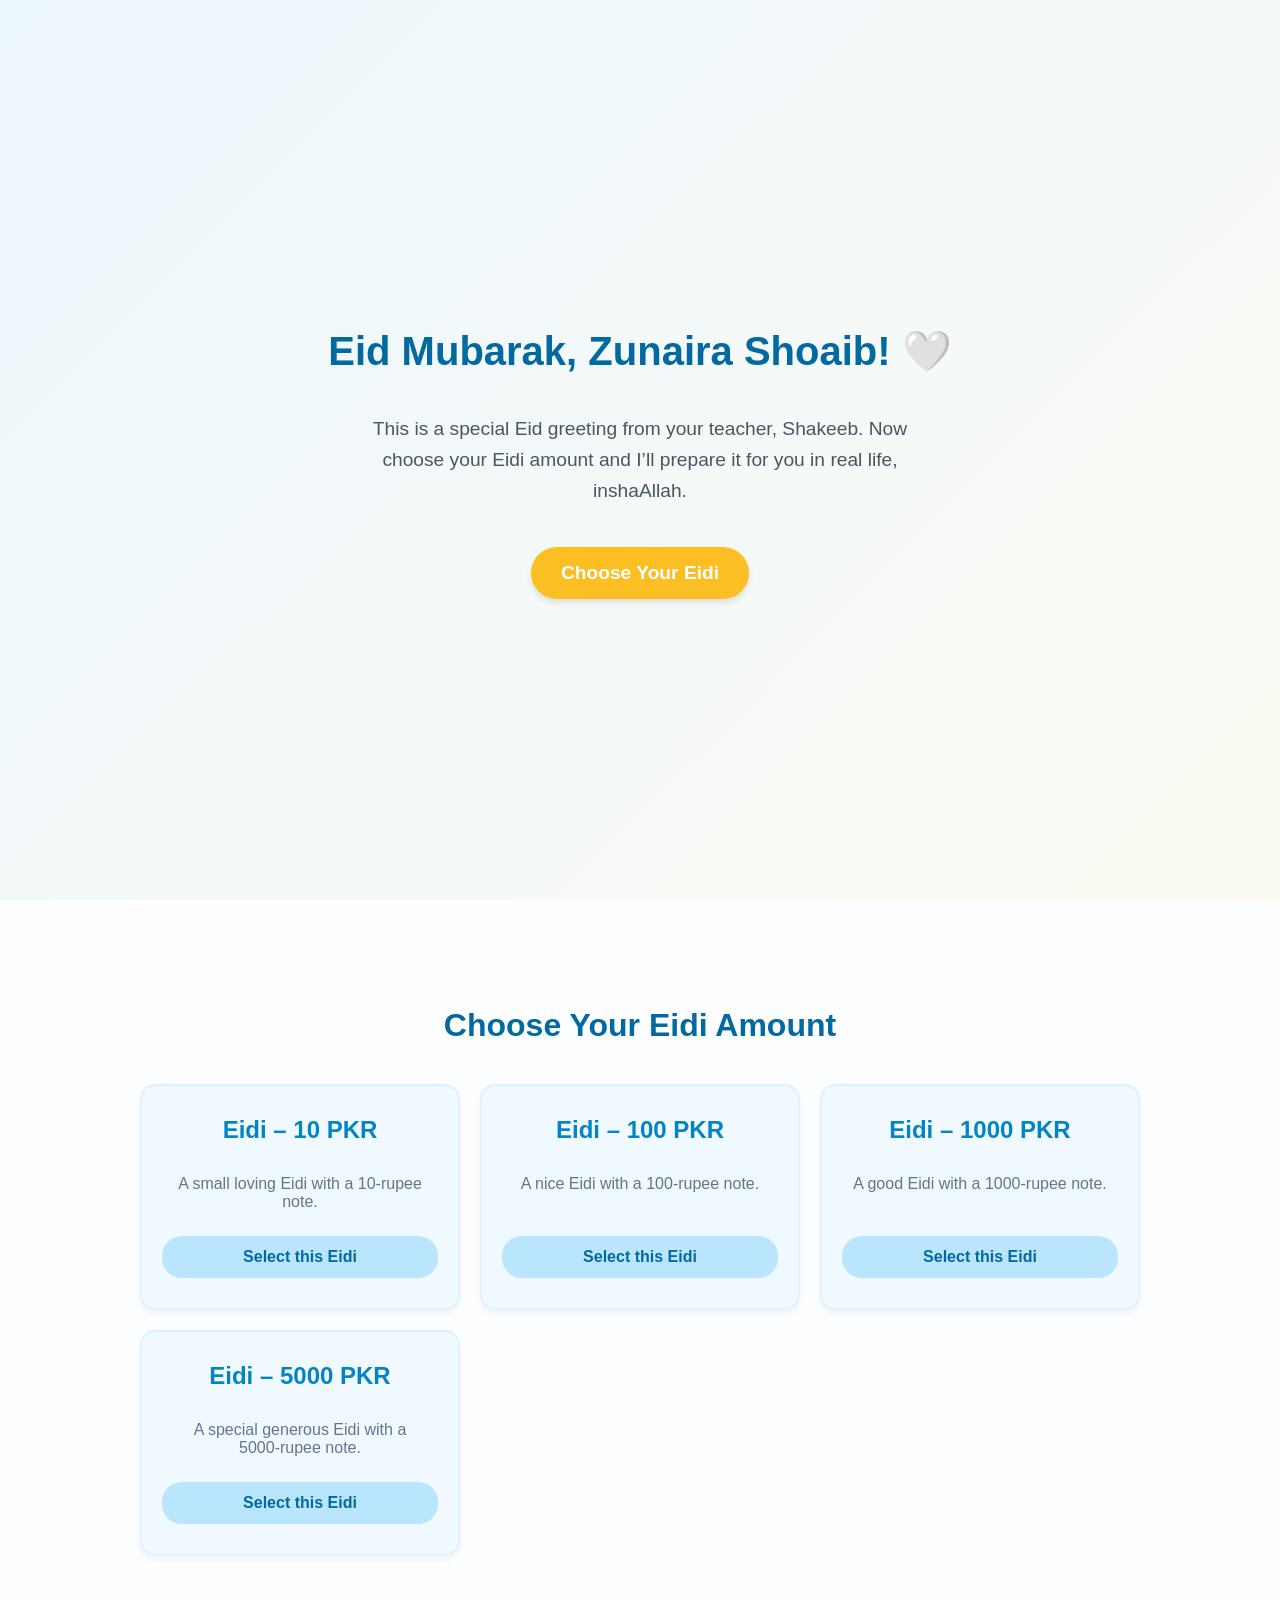
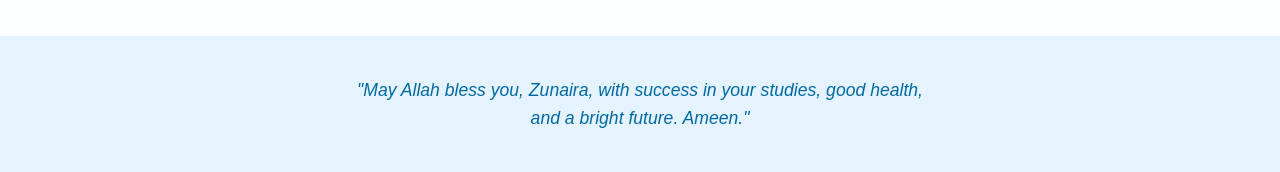
==== Eid_Mubarak_Zunaira.html @ 5c8068e5 "first commit" ====
<!DOCTYPE html>
<html lang="en">
<head>
    <meta charset="UTF-8">
    <meta name="viewport" content="width=device-width, initial-scale=1.0">
    <title>Eid Mubarak, Zunaira! 🤍</title>
    <style>
        /* CSS reset and base styles */
        * {
            box-sizing: border-box;
        }

        body {
            font-family: 'Segoe UI', Tahoma, Geneva, Verdana, sans-serif;
            margin: 0;
            padding: 0;
            background-color: #f8fbfd; /* soft cream/blue mix */
            color: #333;
            text-align: center;
            position: relative;
        }

        /* Fixed background image with low opacity */
        body::before {
            content: "";
            position: fixed;
            top: 0;
            left: 0;
            width: 100vw;
            height: 100vh;
            /* We will ask the user to save the image as zunaira_bg.jpg in the same folder */
            background-image: url('zunaira_bg.jpg');
            background-size: cover;
            background-position: center 15%; /* Focuses on the face */
            opacity: 0.20; /* Low opacity watermark */
            z-index: -1;
        }

        /* Header / Hero section */
        .hero {
            min-height: 100vh;
            display: flex;
            flex-direction: column;
            justify-content: center;
            align-items: center;
            background: linear-gradient(135deg, rgba(224, 242, 254, 0.5), rgba(254, 252, 232, 0.5));
            padding: 20px;
        }

        .hero h1 {
            font-size: 2.5rem;
            color: #0369a1;
            margin-bottom: 20px;
            font-weight: 700;
        }

        .hero p {
            font-size: 1.2rem;
            color: #4b5563;
            max-width: 600px;
            line-height: 1.6;
            margin-bottom: 40px;
        }

        .btn-main {
            background-color: #fbbf24; /* subtle gold */
            color: #fff;
            border: none;
            padding: 15px 30px;
            font-size: 1.2rem;
            border-radius: 30px;
            cursor: pointer;
            box-shadow: 0 4px 6px rgba(0, 0, 0, 0.1);
            transition: transform 0.2s, background-color 0.2s;
            text-decoration: none;
            font-weight: 600;
        }

        .btn-main:hover {
            background-color: #f59e0b;
            transform: translateY(-2px);
        }

        /* Eidi Section */
        .eidi-section {
            padding: 80px 20px;
            background-color: rgba(255, 255, 255, 0.7); /* Semi-transparent to let image show */
        }

        .eidi-section h2 {
            font-size: 2rem;
            color: #0369a1;
            margin-bottom: 40px;
        }

        .cards-container {
            display: grid;
            grid-template-columns: repeat(auto-fit, minmax(250px, 1fr));
            gap: 20px;
            max-width: 1000px;
            margin: 0 auto;
        }

        .card {
            background-color: #f0f9ff;
            border: 2px solid #e0f2fe;
            border-radius: 15px;
            padding: 30px 20px;
            box-shadow: 0 4px 6px rgba(0,0,0,0.05);
            transition: transform 0.3s;
            display: flex;
            flex-direction: column;
            justify-content: space-between;
        }

        .card:hover {
            transform: translateY(-5px);
            border-color: #fbbf24;
        }

        .card h3 {
            font-size: 1.5rem;
            color: #0284c7;
            margin-top: 0;
            margin-bottom: 15px;
        }

        .card p {
            color: #64748b;
            margin-bottom: 25px;
            flex-grow: 1;
        }

        .btn-select {
            background-color: #bae6fd;
            color: #0369a1;
            border: none;
            padding: 12px 20px;
            border-radius: 20px;
            font-weight: 600;
            cursor: pointer;
            transition: background-color 0.2s;
            font-size: 1rem;
        }

        .btn-select:hover {
            background-color: #7dd3fc;
        }

        .footer {
            background-color: rgba(224, 242, 254, 0.8);
            padding: 40px 20px;
            color: #0369a1;
        }

        .footer p {
            max-width: 600px;
            margin: 0 auto;
            font-size: 1.1rem;
            font-style: italic;
            line-height: 1.6;
        }

        /* Modal Overlay */
        .modal-overlay {
            position: fixed;
            top: 0;
            left: 0;
            right: 0;
            bottom: 0;
            background-color: rgba(0,0,0,0.5);
            display: flex;
            justify-content: center;
            align-items: center;
            z-index: 1000;
            opacity: 0;
            pointer-events: none;
            transition: opacity 0.3s;
        }

        .modal-overlay.active {
            opacity: 1;
            pointer-events: auto;
            backdrop-filter: blur(3px);
        }

        .modal {
            background-color: #fff;
            padding: 35px 30px;
            border-radius: 20px;
            max-width: 450px;
            width: 90%;
            box-shadow: 0 10px 25px rgba(0,0,0,0.2);
            transform: translateY(20px) scale(0.95);
            transition: transform 0.3s, opacity 0.3s;
            opacity: 0;
        }

        .modal-overlay.active .modal {
            transform: translateY(0) scale(1);
            opacity: 1;
        }

        .modal h3 {
            color: #0369a1;
            margin-top: 0;
            font-size: 1.4rem;
        }

        .modal p {
            color: #4b5563;
            margin-bottom: 30px;
            line-height: 1.6;
            font-size: 1.1rem;
        }

        .modal-actions {
            display: flex;
            justify-content: space-between;
            gap: 15px;
        }

        .btn-cancel {
            background-color: #f3f4f6;
            color: #4b5563;
            border: none;
            padding: 12px 20px;
            border-radius: 25px;
            cursor: pointer;
            flex: 1;
            font-weight: 600;
            font-size: 1rem;
            transition: background-color 0.2s;
        }
        
        .btn-cancel:hover {
            background-color: #e5e7eb;
        }

        .btn-confirm {
            background-color: #fbbf24;
            color: #fff;
            border: none;
            padding: 12px 20px;
            border-radius: 25px;
            cursor: pointer;
            flex: 1;
            font-weight: 600;
            font-size: 1rem;
            transition: background-color 0.2s;
        }

        .btn-confirm:hover {
            background-color: #f59e0b;
        }

        /* Final Result Section inside modal */
        .result-content {
            display: none;
        }

        .result-content.active {
            display: block;
            animation: fadeIn 0.4s ease-in;
        }

        @keyframes fadeIn {
            from { opacity: 0; }
            to { opacity: 1; }
        }

        .result-content h3 {
            color: #10b981;
        }

        .btn-whatsapp {
            display: inline-flex;
            align-items: center;
            justify-content: center;
            background-color: #25D366;
            color: #fff;
            text-decoration: none;
            padding: 12px 24px;
            border-radius: 25px;
            font-weight: 600;
            margin-top: 10px;
            margin-bottom: 20px;
            width: 100%;
            box-shadow: 0 4px 6px rgba(37, 211, 102, 0.3);
            transition: background-color 0.2s, transform 0.2s;
        }

        .btn-whatsapp:hover {
            background-color: #128C7E;
            transform: translateY(-2px);
        }

        .btn-close {
            background-color: #f3f4f6;
            color: #4b5563;
            border: none;
            padding: 10px 20px;
            border-radius: 20px;
            cursor: pointer;
            font-weight: 600;
            width: 50%;
            transition: background-color 0.2s;
        }

        .btn-close:hover {
            background-color: #e5e7eb;
        }

        /* Responsive */
        @media (max-width: 600px) {
            .hero h1 {
                font-size: 2rem;
            }
            .modal-actions {
                flex-direction: column;
            }
        }
    </style>
</head>
<body>

    <!-- Hero Section -->
    <header class="hero">
        <h1>Eid Mubarak, Zunaira Shoaib! 🤍</h1>
        <p>This is a special Eid greeting from your teacher, Shakeeb. Now choose your Eidi amount and I’ll prepare it for you in real life, inshaAllah.</p>
        <button class="btn-main" onclick="scrollToEidi()">Choose Your Eidi</button>
    </header>

    <!-- Eidi Section -->
    <section class="eidi-section" id="eidi-section">
        <h2>Choose Your Eidi Amount</h2>
        <div class="cards-container">
            <!-- Option 1 -->
            <div class="card">
                <h3>Eidi – 10 PKR</h3>
                <p>A small loving Eidi with a 10‑rupee note.</p>
                <button class="btn-select" onclick="selectEidi('10 PKR', 10)">Select this Eidi</button>
            </div>
            <!-- Option 2 -->
            <div class="card">
                <h3>Eidi – 100 PKR</h3>
                <p>A nice Eidi with a 100‑rupee note.</p>
                <button class="btn-select" onclick="selectEidi('100 PKR', 100)">Select this Eidi</button>
            </div>
            <!-- Option 3 -->
            <div class="card">
                <h3>Eidi – 1000 PKR</h3>
                <p>A good Eidi with a 1000‑rupee note.</p>
                <button class="btn-select" onclick="selectEidi('1000 PKR', 1000)">Select this Eidi</button>
            </div>
            <!-- Option 4 -->
            <div class="card">
                <h3>Eidi – 5000 PKR</h3>
                <p>A special generous Eidi with a 5000‑rupee note.</p>
                <button class="btn-select" onclick="selectEidi('5000 PKR', 5000)">Select this Eidi</button>
            </div>
        </div>
    </section>

    <!-- Footer -->
    <footer class="footer">
        <p>"May Allah bless you, Zunaira, with success in your studies, good health, and a bright future. Ameen."</p>
    </footer>

    <!-- Modal Overlay -->
    <div class="modal-overlay" id="modal-overlay">
        <div class="modal">
            <!-- Confirm Content -->
            <div id="confirm-content">
                <h3>Are you sure?</h3>
                <p id="confirm-message">Are you sure you want this Eidi? I’ll prepare it with the exact Pakistani rupee note ({amount}) and give it to you in real life, inshaAllah! 😊</p>
                <div class="modal-actions">
                    <button class="btn-cancel" onclick="closeModal()">Cancel</button>
                    <button class="btn-confirm" onclick="confirmEidi()">Yes, please!</button>
                </div>
            </div>

            <!-- Result Content -->
            <div id="result-content" class="result-content">
                <h3>Done! 🎉</h3>
                <p>I’ll prepare your Eidi in the amount you chose, inshaAllah. Eid Mubarak, Zunaira! 🤍</p>
                <a id="whatsapp-link" href="#" class="btn-whatsapp" target="_blank" onclick="closeModal()">Message me on WhatsApp</a>
                <div>
                   <button class="btn-close" onclick="closeModal()">Close</button>
                </div>
            </div>
        </div>
    </div>

    <!-- JavaScript Actions -->
    <script>
        let selectedAmountText = '';
        let selectedAmountValue = '';

        function scrollToEidi() {
            document.getElementById('eidi-section').scrollIntoView({ behavior: 'smooth' });
        }

        // Open Modal and Setup Confirmation
        function selectEidi(amountText, amountValue) {
            selectedAmountText = amountText;
            selectedAmountValue = amountValue;
            
            const message = `Are you sure you want this Eidi? I’ll prepare it with the exact Pakistani rupee note (${amountValue}) and give it to you in real life, inshaAllah! 😊`;
            document.getElementById('confirm-message').textContent = message;
            
            // Show confirm content, hide result content
            document.getElementById('confirm-content').style.display = 'block';
            document.getElementById('result-content').classList.remove('active');
            
            // Show modal
            document.getElementById('modal-overlay').classList.add('active');
        }

        // Close Modal
        function closeModal() {
            document.getElementById('modal-overlay').classList.remove('active');
            
            // Allow time for animation to finish before resetting display
            setTimeout(() => {
                document.getElementById('confirm-content').style.display = 'block';
                document.getElementById('result-content').classList.remove('active');
            }, 300);
        }

        // Confirm Selection and Show WhatsApp Link
        function confirmEidi() {
            // Transition from Confirmation to Result
            document.getElementById('confirm-content').style.display = 'none';
            document.getElementById('result-content').classList.add('active');
            
            // Prepare WhatsApp link
            // Given WhatsApp number: +923245514735
            const phoneNumber = "923245514735";
            const textMessage = `I chose Eidi amount ${selectedAmountText} on your website.`;
            const encodedText = encodeURIComponent(textMessage);
            const whatsappUrl = `https://wa.me/${phoneNumber}?text=${encodedText}`;
            
            document.getElementById('whatsapp-link').href = whatsappUrl;
        }

        // Close on background click
        document.getElementById('modal-overlay').addEventListener('click', function(e) {
            if (e.target === this) {
                closeModal();
            }
        });
    </script>
</body>
</html>
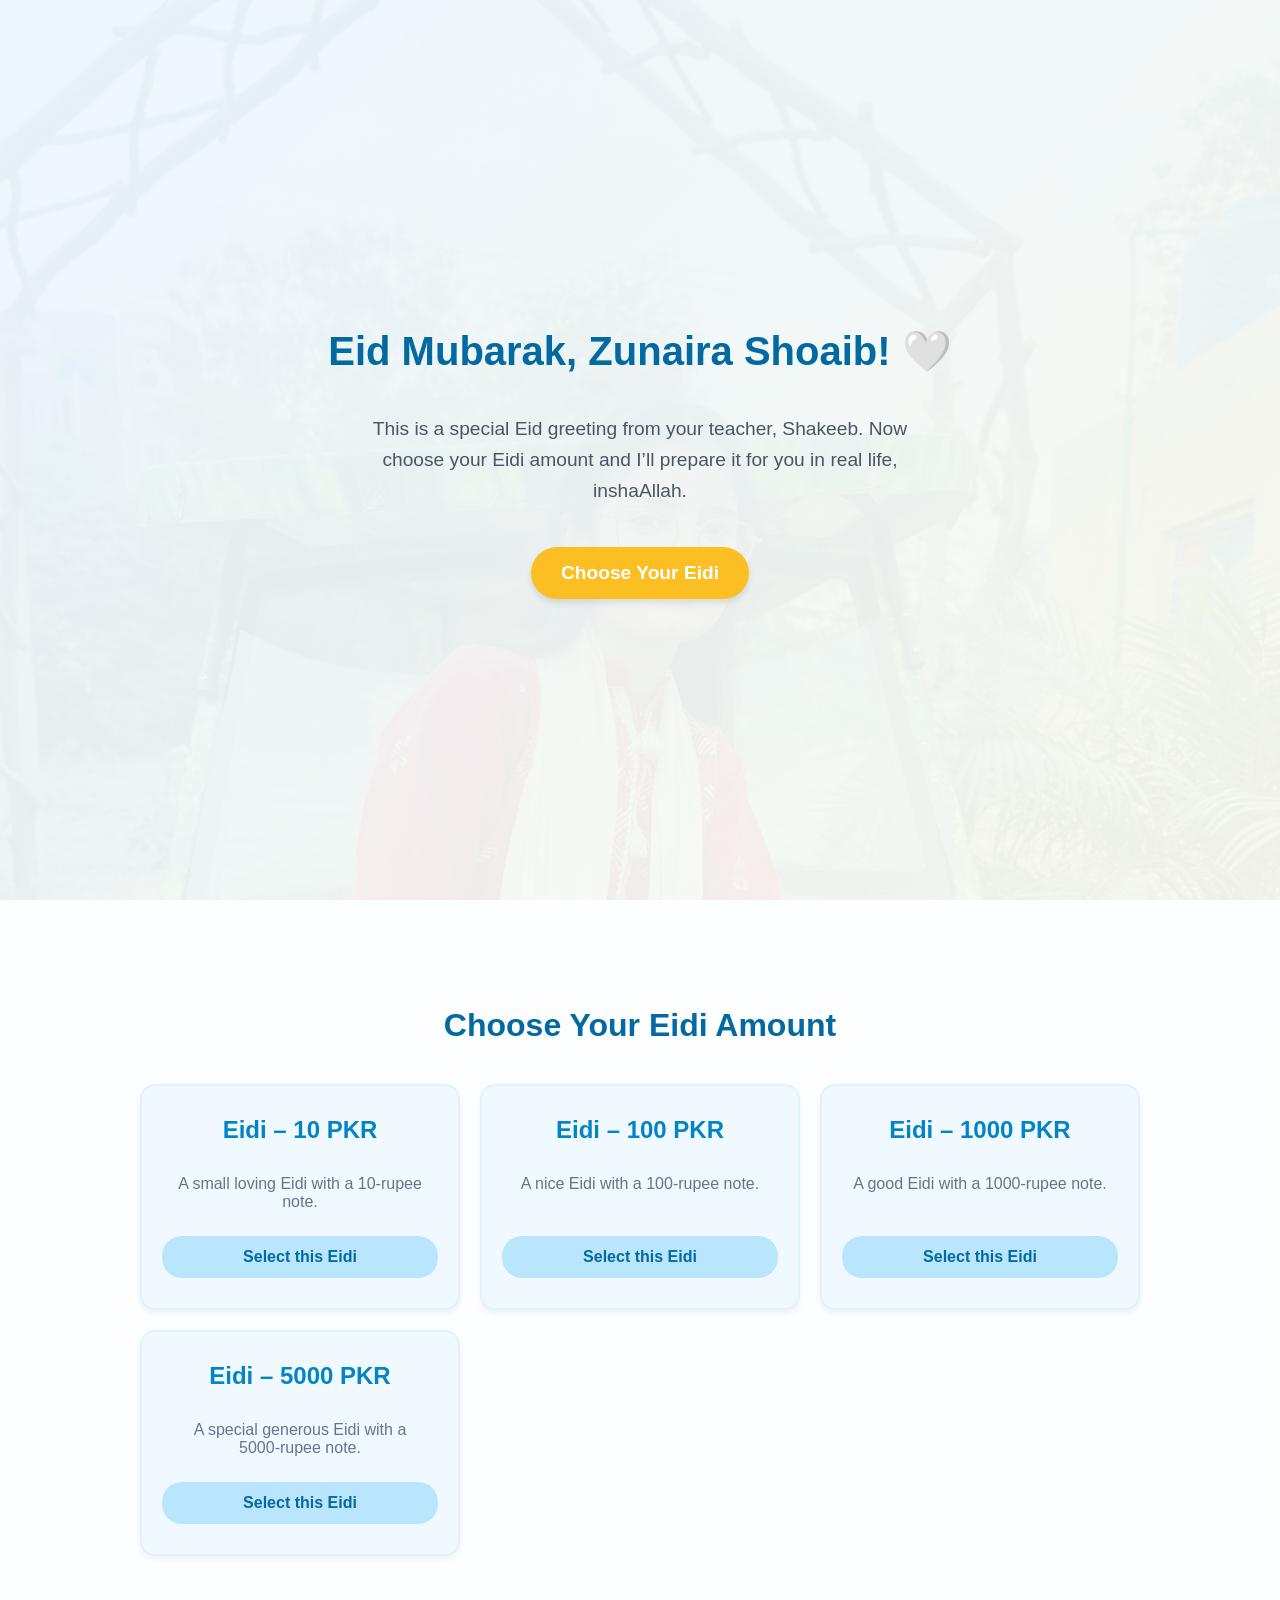
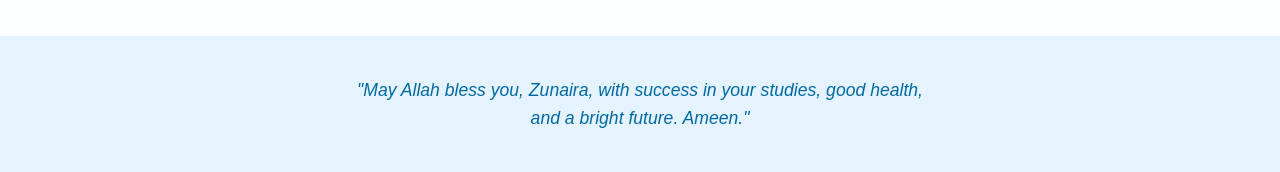
==== commit 98fb45e1: "spearte_file_create" ====
--- a/Eid_Mubarak_Zunaira.html
+++ b/Eid_Mubarak_Zunaira.html
@@ -4,323 +4,7 @@
     <meta charset="UTF-8">
     <meta name="viewport" content="width=device-width, initial-scale=1.0">
     <title>Eid Mubarak, Zunaira! 🤍</title>
-    <style>
-        /* CSS reset and base styles */
-        * {
-            box-sizing: border-box;
-        }
-
-        body {
-            font-family: 'Segoe UI', Tahoma, Geneva, Verdana, sans-serif;
-            margin: 0;
-            padding: 0;
-            background-color: #f8fbfd; /* soft cream/blue mix */
-            color: #333;
-            text-align: center;
-            position: relative;
-        }
-
-        /* Fixed background image with low opacity */
-        body::before {
-            content: "";
-            position: fixed;
-            top: 0;
-            left: 0;
-            width: 100vw;
-            height: 100vh;
-            /* We will ask the user to save the image as zunaira_bg.jpg in the same folder */
-            background-image: url('zunaira_bg.jpg');
-            background-size: cover;
-            background-position: center 15%; /* Focuses on the face */
-            opacity: 0.20; /* Low opacity watermark */
-            z-index: -1;
-        }
-
-        /* Header / Hero section */
-        .hero {
-            min-height: 100vh;
-            display: flex;
-            flex-direction: column;
-            justify-content: center;
-            align-items: center;
-            background: linear-gradient(135deg, rgba(224, 242, 254, 0.5), rgba(254, 252, 232, 0.5));
-            padding: 20px;
-        }
-
-        .hero h1 {
-            font-size: 2.5rem;
-            color: #0369a1;
-            margin-bottom: 20px;
-            font-weight: 700;
-        }
-
-        .hero p {
-            font-size: 1.2rem;
-            color: #4b5563;
-            max-width: 600px;
-            line-height: 1.6;
-            margin-bottom: 40px;
-        }
-
-        .btn-main {
-            background-color: #fbbf24; /* subtle gold */
-            color: #fff;
-            border: none;
-            padding: 15px 30px;
-            font-size: 1.2rem;
-            border-radius: 30px;
-            cursor: pointer;
-            box-shadow: 0 4px 6px rgba(0, 0, 0, 0.1);
-            transition: transform 0.2s, background-color 0.2s;
-            text-decoration: none;
-            font-weight: 600;
-        }
-
-        .btn-main:hover {
-            background-color: #f59e0b;
-            transform: translateY(-2px);
-        }
-
-        /* Eidi Section */
-        .eidi-section {
-            padding: 80px 20px;
-            background-color: rgba(255, 255, 255, 0.7); /* Semi-transparent to let image show */
-        }
-
-        .eidi-section h2 {
-            font-size: 2rem;
-            color: #0369a1;
-            margin-bottom: 40px;
-        }
-
-        .cards-container {
-            display: grid;
-            grid-template-columns: repeat(auto-fit, minmax(250px, 1fr));
-            gap: 20px;
-            max-width: 1000px;
-            margin: 0 auto;
-        }
-
-        .card {
-            background-color: #f0f9ff;
-            border: 2px solid #e0f2fe;
-            border-radius: 15px;
-            padding: 30px 20px;
-            box-shadow: 0 4px 6px rgba(0,0,0,0.05);
-            transition: transform 0.3s;
-            display: flex;
-            flex-direction: column;
-            justify-content: space-between;
-        }
-
-        .card:hover {
-            transform: translateY(-5px);
-            border-color: #fbbf24;
-        }
-
-        .card h3 {
-            font-size: 1.5rem;
-            color: #0284c7;
-            margin-top: 0;
-            margin-bottom: 15px;
-        }
-
-        .card p {
-            color: #64748b;
-            margin-bottom: 25px;
-            flex-grow: 1;
-        }
-
-        .btn-select {
-            background-color: #bae6fd;
-            color: #0369a1;
-            border: none;
-            padding: 12px 20px;
-            border-radius: 20px;
-            font-weight: 600;
-            cursor: pointer;
-            transition: background-color 0.2s;
-            font-size: 1rem;
-        }
-
-        .btn-select:hover {
-            background-color: #7dd3fc;
-        }
-
-        .footer {
-            background-color: rgba(224, 242, 254, 0.8);
-            padding: 40px 20px;
-            color: #0369a1;
-        }
-
-        .footer p {
-            max-width: 600px;
-            margin: 0 auto;
-            font-size: 1.1rem;
-            font-style: italic;
-            line-height: 1.6;
-        }
-
-        /* Modal Overlay */
-        .modal-overlay {
-            position: fixed;
-            top: 0;
-            left: 0;
-            right: 0;
-            bottom: 0;
-            background-color: rgba(0,0,0,0.5);
-            display: flex;
-            justify-content: center;
-            align-items: center;
-            z-index: 1000;
-            opacity: 0;
-            pointer-events: none;
-            transition: opacity 0.3s;
-        }
-
-        .modal-overlay.active {
-            opacity: 1;
-            pointer-events: auto;
-            backdrop-filter: blur(3px);
-        }
-
-        .modal {
-            background-color: #fff;
-            padding: 35px 30px;
-            border-radius: 20px;
-            max-width: 450px;
-            width: 90%;
-            box-shadow: 0 10px 25px rgba(0,0,0,0.2);
-            transform: translateY(20px) scale(0.95);
-            transition: transform 0.3s, opacity 0.3s;
-            opacity: 0;
-        }
-
-        .modal-overlay.active .modal {
-            transform: translateY(0) scale(1);
-            opacity: 1;
-        }
-
-        .modal h3 {
-            color: #0369a1;
-            margin-top: 0;
-            font-size: 1.4rem;
-        }
-
-        .modal p {
-            color: #4b5563;
-            margin-bottom: 30px;
-            line-height: 1.6;
-            font-size: 1.1rem;
-        }
-
-        .modal-actions {
-            display: flex;
-            justify-content: space-between;
-            gap: 15px;
-        }
-
-        .btn-cancel {
-            background-color: #f3f4f6;
-            color: #4b5563;
-            border: none;
-            padding: 12px 20px;
-            border-radius: 25px;
-            cursor: pointer;
-            flex: 1;
-            font-weight: 600;
-            font-size: 1rem;
-            transition: background-color 0.2s;
-        }
-        
-        .btn-cancel:hover {
-            background-color: #e5e7eb;
-        }
-
-        .btn-confirm {
-            background-color: #fbbf24;
-            color: #fff;
-            border: none;
-            padding: 12px 20px;
-            border-radius: 25px;
-            cursor: pointer;
-            flex: 1;
-            font-weight: 600;
-            font-size: 1rem;
-            transition: background-color 0.2s;
-        }
-
-        .btn-confirm:hover {
-            background-color: #f59e0b;
-        }
-
-        /* Final Result Section inside modal */
-        .result-content {
-            display: none;
-        }
-
-        .result-content.active {
-            display: block;
-            animation: fadeIn 0.4s ease-in;
-        }
-
-        @keyframes fadeIn {
-            from { opacity: 0; }
-            to { opacity: 1; }
-        }
-
-        .result-content h3 {
-            color: #10b981;
-        }
-
-        .btn-whatsapp {
-            display: inline-flex;
-            align-items: center;
-            justify-content: center;
-            background-color: #25D366;
-            color: #fff;
-            text-decoration: none;
-            padding: 12px 24px;
-            border-radius: 25px;
-            font-weight: 600;
-            margin-top: 10px;
-            margin-bottom: 20px;
-            width: 100%;
-            box-shadow: 0 4px 6px rgba(37, 211, 102, 0.3);
-            transition: background-color 0.2s, transform 0.2s;
-        }
-
-        .btn-whatsapp:hover {
-            background-color: #128C7E;
-            transform: translateY(-2px);
-        }
-
-        .btn-close {
-            background-color: #f3f4f6;
-            color: #4b5563;
-            border: none;
-            padding: 10px 20px;
-            border-radius: 20px;
-            cursor: pointer;
-            font-weight: 600;
-            width: 50%;
-            transition: background-color 0.2s;
-        }
-
-        .btn-close:hover {
-            background-color: #e5e7eb;
-        }
-
-        /* Responsive */
-        @media (max-width: 600px) {
-            .hero h1 {
-                font-size: 2rem;
-            }
-            .modal-actions {
-                flex-direction: column;
-            }
-        }
-    </style>
+    <link rel="stylesheet" href="style.css">
 </head>
 <body>
 
@@ -393,63 +77,6 @@
     </div>
 
     <!-- JavaScript Actions -->
-    <script>
-        let selectedAmountText = '';
-        let selectedAmountValue = '';
-
-        function scrollToEidi() {
-            document.getElementById('eidi-section').scrollIntoView({ behavior: 'smooth' });
-        }
-
-        // Open Modal and Setup Confirmation
-        function selectEidi(amountText, amountValue) {
-            selectedAmountText = amountText;
-            selectedAmountValue = amountValue;
-            
-            const message = `Are you sure you want this Eidi? I’ll prepare it with the exact Pakistani rupee note (${amountValue}) and give it to you in real life, inshaAllah! 😊`;
-            document.getElementById('confirm-message').textContent = message;
-            
-            // Show confirm content, hide result content
-            document.getElementById('confirm-content').style.display = 'block';
-            document.getElementById('result-content').classList.remove('active');
-            
-            // Show modal
-            document.getElementById('modal-overlay').classList.add('active');
-        }
-
-        // Close Modal
-        function closeModal() {
-            document.getElementById('modal-overlay').classList.remove('active');
-            
-            // Allow time for animation to finish before resetting display
-            setTimeout(() => {
-                document.getElementById('confirm-content').style.display = 'block';
-                document.getElementById('result-content').classList.remove('active');
-            }, 300);
-        }
-
-        // Confirm Selection and Show WhatsApp Link
-        function confirmEidi() {
-            // Transition from Confirmation to Result
-            document.getElementById('confirm-content').style.display = 'none';
-            document.getElementById('result-content').classList.add('active');
-            
-            // Prepare WhatsApp link
-            // Given WhatsApp number: +923245514735
-            const phoneNumber = "923245514735";
-            const textMessage = `I chose Eidi amount ${selectedAmountText} on your website.`;
-            const encodedText = encodeURIComponent(textMessage);
-            const whatsappUrl = `https://wa.me/${phoneNumber}?text=${encodedText}`;
-            
-            document.getElementById('whatsapp-link').href = whatsappUrl;
-        }
-
-        // Close on background click
-        document.getElementById('modal-overlay').addEventListener('click', function(e) {
-            if (e.target === this) {
-                closeModal();
-            }
-        });
-    </script>
+    <script src="script.js"></script>
 </body>
 </html>
--- a/style.css
+++ b/style.css
@@ -0,0 +1,314 @@
+/* CSS reset and base styles */
+* {
+    box-sizing: border-box;
+}
+
+body {
+    font-family: 'Segoe UI', Tahoma, Geneva, Verdana, sans-serif;
+    margin: 0;
+    padding: 0;
+    background-color: #f8fbfd; /* soft cream/blue mix */
+    color: #333;
+    text-align: center;
+    position: relative;
+}
+
+/* Fixed background image with low opacity */
+body::before {
+    content: "";
+    position: fixed;
+    top: 0;
+    left: 0;
+    width: 100vw;
+    height: 100vh;
+    background-image: url('zunaira.jpg');
+    background-size: cover;
+    background-position: center top; /* Focuses on the top portion, cropping legs */
+    opacity: 0.10; /* Low opacity watermark */
+    z-index: -1;
+}
+
+/* Header / Hero section */
+.hero {
+    min-height: 100vh;
+    display: flex;
+    flex-direction: column;
+    justify-content: center;
+    align-items: center;
+    background: linear-gradient(135deg, rgba(224, 242, 254, 0.5), rgba(254, 252, 232, 0.5));
+    padding: 20px;
+}
+
+.hero h1 {
+    font-size: 2.5rem;
+    color: #0369a1;
+    margin-bottom: 20px;
+    font-weight: 700;
+}
+
+.hero p {
+    font-size: 1.2rem;
+    color: #4b5563;
+    max-width: 600px;
+    line-height: 1.6;
+    margin-bottom: 40px;
+}
+
+.btn-main {
+    background-color: #fbbf24; /* subtle gold */
+    color: #fff;
+    border: none;
+    padding: 15px 30px;
+    font-size: 1.2rem;
+    border-radius: 30px;
+    cursor: pointer;
+    box-shadow: 0 4px 6px rgba(0, 0, 0, 0.1);
+    transition: transform 0.2s, background-color 0.2s;
+    text-decoration: none;
+    font-weight: 600;
+}
+
+.btn-main:hover {
+    background-color: #f59e0b;
+    transform: translateY(-2px);
+}
+
+/* Eidi Section */
+.eidi-section {
+    padding: 80px 20px;
+    background-color: rgba(255, 255, 255, 0.7); /* Semi-transparent to let image show */
+}
+
+.eidi-section h2 {
+    font-size: 2rem;
+    color: #0369a1;
+    margin-bottom: 40px;
+}
+
+.cards-container {
+    display: grid;
+    grid-template-columns: repeat(auto-fit, minmax(250px, 1fr));
+    gap: 20px;
+    max-width: 1000px;
+    margin: 0 auto;
+}
+
+.card {
+    background-color: #f0f9ff;
+    border: 2px solid #e0f2fe;
+    border-radius: 15px;
+    padding: 30px 20px;
+    box-shadow: 0 4px 6px rgba(0,0,0,0.05);
+    transition: transform 0.3s;
+    display: flex;
+    flex-direction: column;
+    justify-content: space-between;
+}
+
+.card:hover {
+    transform: translateY(-5px);
+    border-color: #fbbf24;
+}
+
+.card h3 {
+    font-size: 1.5rem;
+    color: #0284c7;
+    margin-top: 0;
+    margin-bottom: 15px;
+}
+
+.card p {
+    color: #64748b;
+    margin-bottom: 25px;
+    flex-grow: 1;
+}
+
+.btn-select {
+    background-color: #bae6fd;
+    color: #0369a1;
+    border: none;
+    padding: 12px 20px;
+    border-radius: 20px;
+    font-weight: 600;
+    cursor: pointer;
+    transition: background-color 0.2s;
+    font-size: 1rem;
+}
+
+.btn-select:hover {
+    background-color: #7dd3fc;
+}
+
+.footer {
+    background-color: rgba(224, 242, 254, 0.8);
+    padding: 40px 20px;
+    color: #0369a1;
+}
+
+.footer p {
+    max-width: 600px;
+    margin: 0 auto;
+    font-size: 1.1rem;
+    font-style: italic;
+    line-height: 1.6;
+}
+
+/* Modal Overlay */
+.modal-overlay {
+    position: fixed;
+    top: 0;
+    left: 0;
+    right: 0;
+    bottom: 0;
+    background-color: rgba(0,0,0,0.5);
+    display: flex;
+    justify-content: center;
+    align-items: center;
+    z-index: 1000;
+    opacity: 0;
+    pointer-events: none;
+    transition: opacity 0.3s;
+}
+
+.modal-overlay.active {
+    opacity: 1;
+    pointer-events: auto;
+    backdrop-filter: blur(3px);
+}
+
+.modal {
+    background-color: #fff;
+    padding: 35px 30px;
+    border-radius: 20px;
+    max-width: 450px;
+    width: 90%;
+    box-shadow: 0 10px 25px rgba(0,0,0,0.2);
+    transform: translateY(20px) scale(0.95);
+    transition: transform 0.3s, opacity 0.3s;
+    opacity: 0;
+}
+
+.modal-overlay.active .modal {
+    transform: translateY(0) scale(1);
+    opacity: 1;
+}
+
+.modal h3 {
+    color: #0369a1;
+    margin-top: 0;
+    font-size: 1.4rem;
+}
+
+.modal p {
+    color: #4b5563;
+    margin-bottom: 30px;
+    line-height: 1.6;
+    font-size: 1.1rem;
+}
+
+.modal-actions {
+    display: flex;
+    justify-content: space-between;
+    gap: 15px;
+}
+
+.btn-cancel {
+    background-color: #f3f4f6;
+    color: #4b5563;
+    border: none;
+    padding: 12px 20px;
+    border-radius: 25px;
+    cursor: pointer;
+    flex: 1;
+    font-weight: 600;
+    font-size: 1rem;
+    transition: background-color 0.2s;
+}
+
+.btn-cancel:hover {
+    background-color: #e5e7eb;
+}
+
+.btn-confirm {
+    background-color: #fbbf24;
+    color: #fff;
+    border: none;
+    padding: 12px 20px;
+    border-radius: 25px;
+    cursor: pointer;
+    flex: 1;
+    font-weight: 600;
+    font-size: 1rem;
+    transition: background-color 0.2s;
+}
+
+.btn-confirm:hover {
+    background-color: #f59e0b;
+}
+
+/* Final Result Section inside modal */
+.result-content {
+    display: none;
+}
+
+.result-content.active {
+    display: block;
+    animation: fadeIn 0.4s ease-in;
+}
+
+@keyframes fadeIn {
+    from { opacity: 0; }
+    to { opacity: 1; }
+}
+
+.result-content h3 {
+    color: #10b981;
+}
+
+.btn-whatsapp {
+    display: inline-flex;
+    align-items: center;
+    justify-content: center;
+    background-color: #25D366;
+    color: #fff;
+    text-decoration: none;
+    padding: 12px 24px;
+    border-radius: 25px;
+    font-weight: 600;
+    margin-top: 10px;
+    margin-bottom: 20px;
+    width: 100%;
+    box-shadow: 0 4px 6px rgba(37, 211, 102, 0.3);
+    transition: background-color 0.2s, transform 0.2s;
+}
+
+.btn-whatsapp:hover {
+    background-color: #128C7E;
+    transform: translateY(-2px);
+}
+
+.btn-close {
+    background-color: #f3f4f6;
+    color: #4b5563;
+    border: none;
+    padding: 10px 20px;
+    border-radius: 20px;
+    cursor: pointer;
+    font-weight: 600;
+    width: 50%;
+    transition: background-color 0.2s;
+}
+
+.btn-close:hover {
+    background-color: #e5e7eb;
+}
+
+/* Responsive */
+@media (max-width: 600px) {
+    .hero h1 {
+        font-size: 2rem;
+    }
+    .modal-actions {
+        flex-direction: column;
+    }
+}
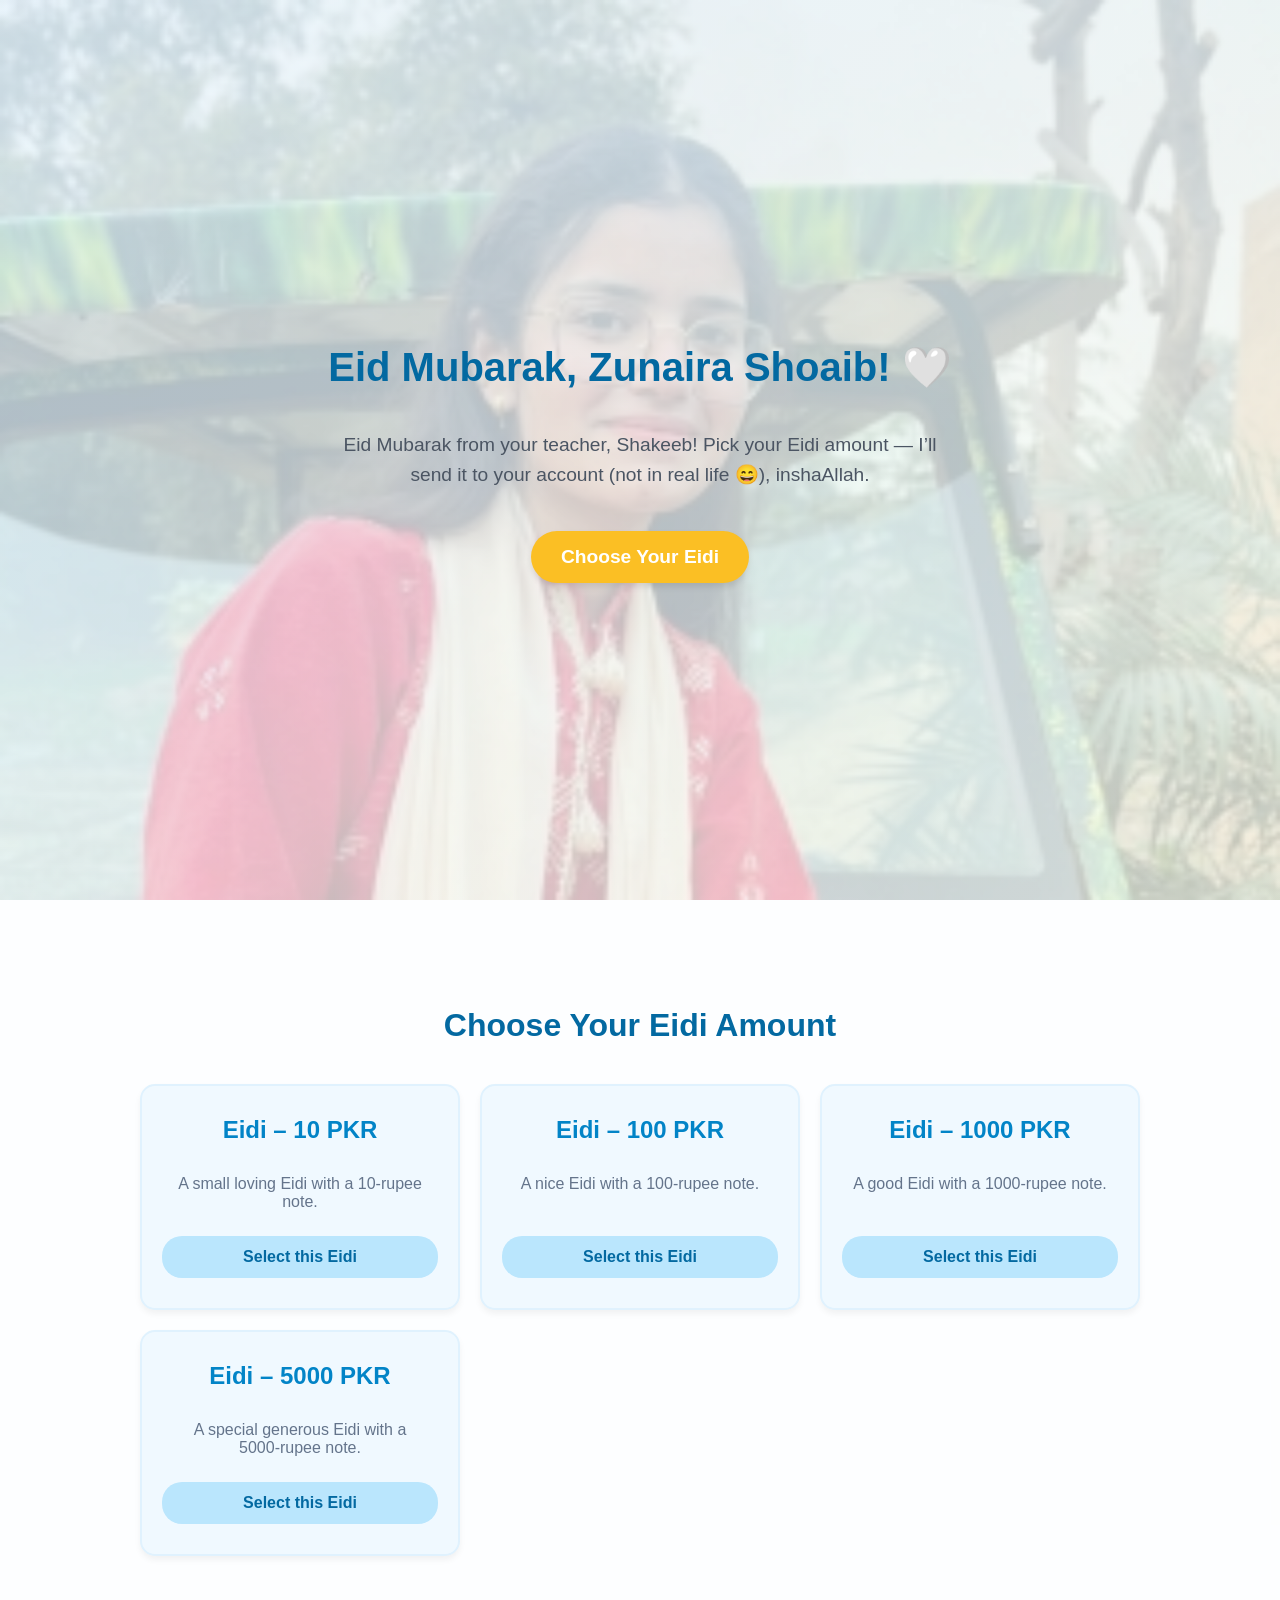
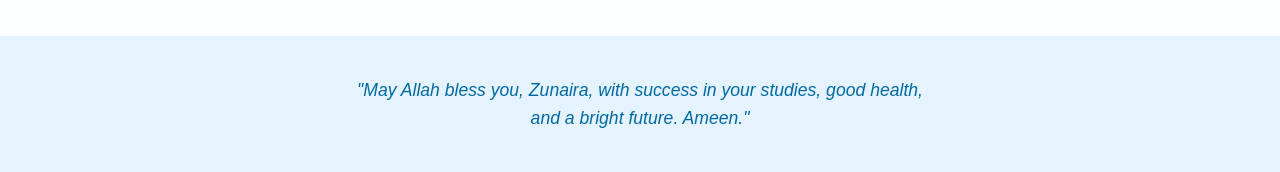
==== commit b504c87f: "image_adding" ====
--- a/Eid_Mubarak_Zunaira.html
+++ b/Eid_Mubarak_Zunaira.html
@@ -11,7 +11,9 @@
     <!-- Hero Section -->
     <header class="hero">
         <h1>Eid Mubarak, Zunaira Shoaib! 🤍</h1>
-        <p>This is a special Eid greeting from your teacher, Shakeeb. Now choose your Eidi amount and I’ll prepare it for you in real life, inshaAllah.</p>
+        <p>Eid Mubarak from your teacher, Shakeeb! Pick your Eidi amount — I’ll send it to your account (not in real life 😄), inshaAllah.
+
+</p>
         <button class="btn-main" onclick="scrollToEidi()">Choose Your Eidi</button>
     </header>
 
--- a/style.css
+++ b/style.css
@@ -7,7 +7,8 @@
     font-family: 'Segoe UI', Tahoma, Geneva, Verdana, sans-serif;
     margin: 0;
     padding: 0;
-    background-color: #f8fbfd; /* soft cream/blue mix */
+    background-color: #f8fbfd;
+    /* soft cream/blue mix */
     color: #333;
     text-align: center;
     position: relative;
@@ -23,8 +24,10 @@
     height: 100vh;
     background-image: url('zunaira.jpg');
     background-size: cover;
-    background-position: center top; /* Focuses on the top portion, cropping legs */
-    opacity: 0.10; /* Low opacity watermark */
+    background-position: center top;
+    /* Focuses on the top portion, cropping legs */
+    opacity: 0.50;
+    /* Low opacity watermark */
     z-index: -1;
 }
 
@@ -55,7 +58,8 @@
 }
 
 .btn-main {
-    background-color: #fbbf24; /* subtle gold */
+    background-color: #fbbf24;
+    /* subtle gold */
     color: #fff;
     border: none;
     padding: 15px 30px;
@@ -76,7 +80,8 @@
 /* Eidi Section */
 .eidi-section {
     padding: 80px 20px;
-    background-color: rgba(255, 255, 255, 0.7); /* Semi-transparent to let image show */
+    background-color: rgba(255, 255, 255, 0.7);
+    /* Semi-transparent to let image show */
 }
 
 .eidi-section h2 {
@@ -98,7 +103,7 @@
     border: 2px solid #e0f2fe;
     border-radius: 15px;
     padding: 30px 20px;
-    box-shadow: 0 4px 6px rgba(0,0,0,0.05);
+    box-shadow: 0 4px 6px rgba(0, 0, 0, 0.05);
     transition: transform 0.3s;
     display: flex;
     flex-direction: column;
@@ -160,7 +165,7 @@
     left: 0;
     right: 0;
     bottom: 0;
-    background-color: rgba(0,0,0,0.5);
+    background-color: rgba(0, 0, 0, 0.5);
     display: flex;
     justify-content: center;
     align-items: center;
@@ -182,7 +187,7 @@
     border-radius: 20px;
     max-width: 450px;
     width: 90%;
-    box-shadow: 0 10px 25px rgba(0,0,0,0.2);
+    box-shadow: 0 10px 25px rgba(0, 0, 0, 0.2);
     transform: translateY(20px) scale(0.95);
     transition: transform 0.3s, opacity 0.3s;
     opacity: 0;
@@ -257,8 +262,13 @@
 }
 
 @keyframes fadeIn {
-    from { opacity: 0; }
-    to { opacity: 1; }
+    from {
+        opacity: 0;
+    }
+
+    to {
+        opacity: 1;
+    }
 }
 
 .result-content h3 {
@@ -308,7 +318,8 @@
     .hero h1 {
         font-size: 2rem;
     }
+
     .modal-actions {
         flex-direction: column;
     }
-}
+}
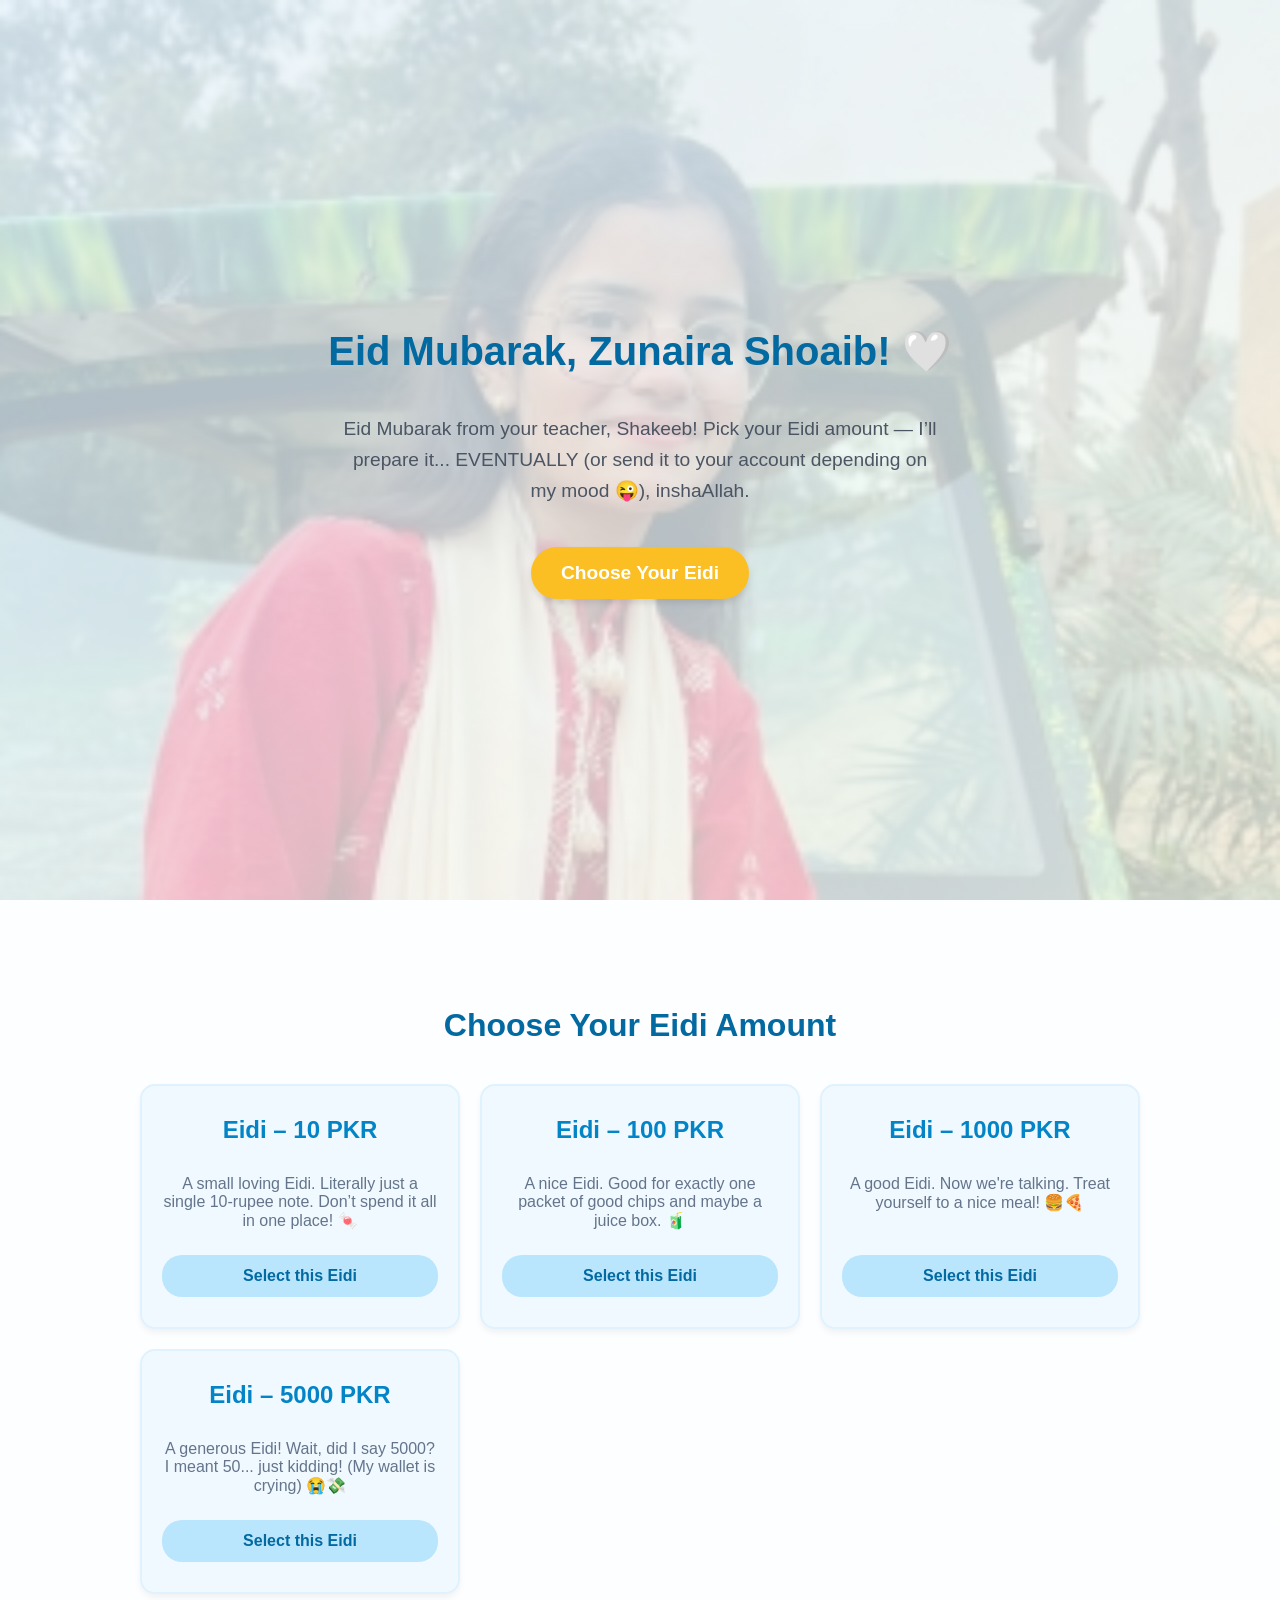
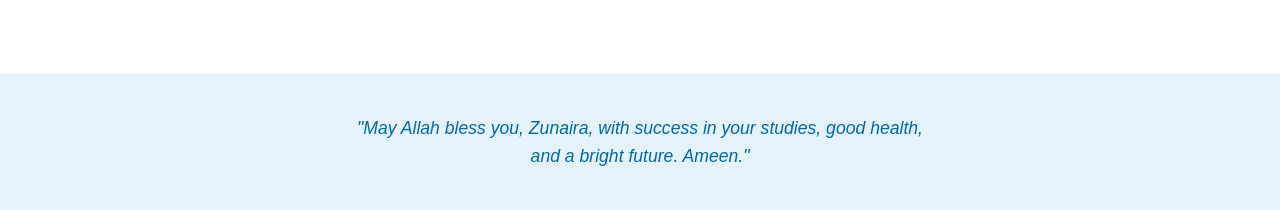
==== commit 508351e7: "text_changing" ====
--- a/Eid_Mubarak_Zunaira.html
+++ b/Eid_Mubarak_Zunaira.html
@@ -11,9 +11,7 @@
     <!-- Hero Section -->
     <header class="hero">
         <h1>Eid Mubarak, Zunaira Shoaib! 🤍</h1>
-        <p>Eid Mubarak from your teacher, Shakeeb! Pick your Eidi amount — I’ll send it to your account (not in real life 😄), inshaAllah.
-
-</p>
+        <p>Eid Mubarak from your teacher, Shakeeb! Pick your Eidi amount — I’ll prepare it... EVENTUALLY (or send it to your account depending on my mood 😜), inshaAllah.</p>
         <button class="btn-main" onclick="scrollToEidi()">Choose Your Eidi</button>
     </header>
 
@@ -24,26 +22,26 @@
             <!-- Option 1 -->
             <div class="card">
                 <h3>Eidi – 10 PKR</h3>
-                <p>A small loving Eidi with a 10‑rupee note.</p>
+                <p>A small loving Eidi. Literally just a single 10-rupee note. Don’t spend it all in one place! 🍬</p>
                 <button class="btn-select" onclick="selectEidi('10 PKR', 10)">Select this Eidi</button>
             </div>
             <!-- Option 2 -->
             <div class="card">
                 <h3>Eidi – 100 PKR</h3>
-                <p>A nice Eidi with a 100‑rupee note.</p>
+                <p>A nice Eidi. Good for exactly one packet of good chips and maybe a juice box. 🧃</p>
                 <button class="btn-select" onclick="selectEidi('100 PKR', 100)">Select this Eidi</button>
             </div>
             <!-- Option 3 -->
             <div class="card">
                 <h3>Eidi – 1000 PKR</h3>
-                <p>A good Eidi with a 1000‑rupee note.</p>
+                <p>A good Eidi. Now we're talking. Treat yourself to a nice meal! 🍔🍕</p>
                 <button class="btn-select" onclick="selectEidi('1000 PKR', 1000)">Select this Eidi</button>
             </div>
             <!-- Option 4 -->
             <div class="card">
                 <h3>Eidi – 5000 PKR</h3>
-                <p>A special generous Eidi with a 5000‑rupee note.</p>
-                <button class="btn-select" onclick="selectEidi('5000 PKR', 5000)">Select this Eidi</button>
+                <p>A generous Eidi! Wait, did I say 5000? I meant 50... just kidding! (My wallet is crying) 😭💸</p>
+                <button class="btn-select" id="btn-5000" onclick="selectEidi('5000 PKR', 5000)">Select this Eidi</button>
             </div>
         </div>
     </section>
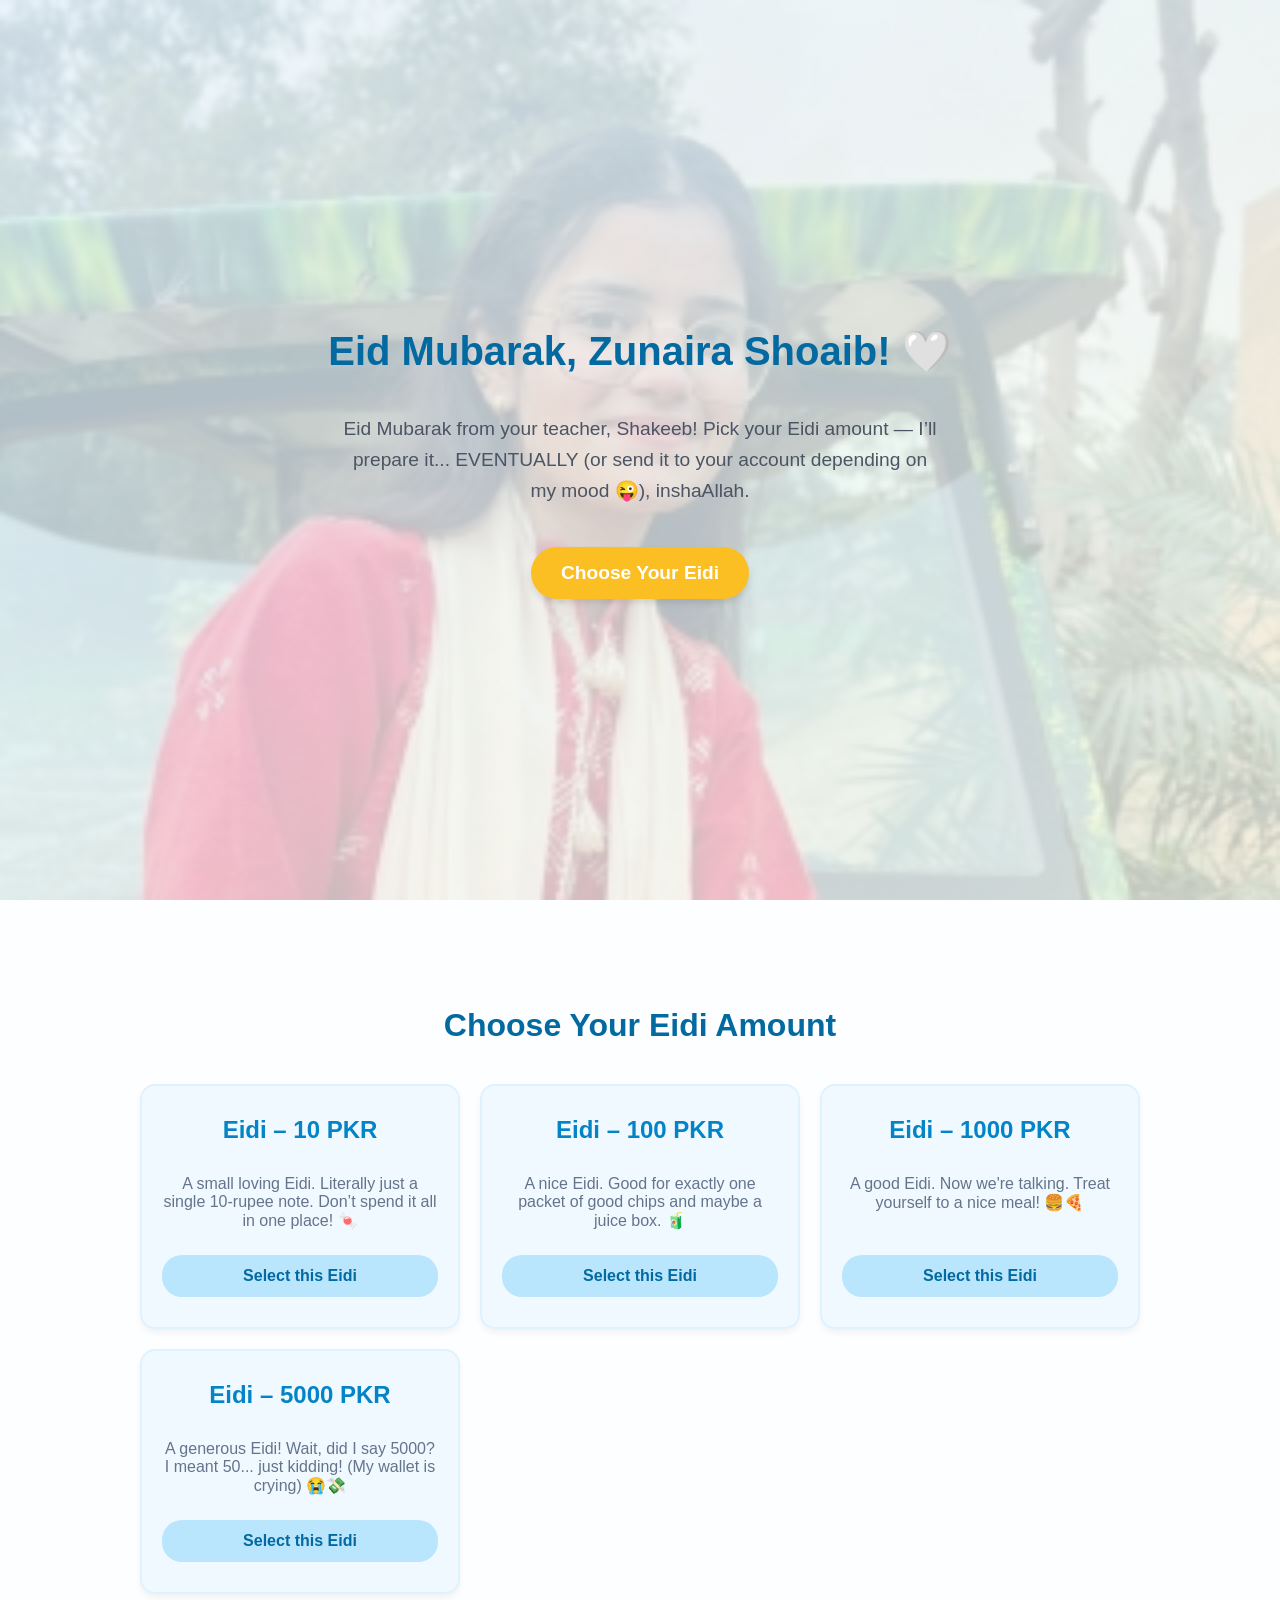
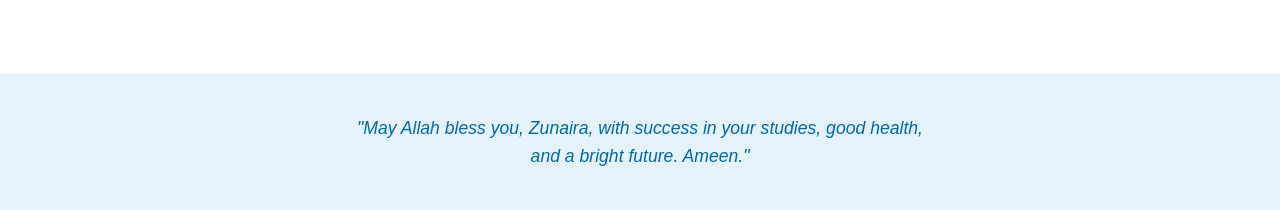
==== commit c432bbd7: "button_editing_1" ====
--- a/Eid_Mubarak_Zunaira.html
+++ b/Eid_Mubarak_Zunaira.html
@@ -29,19 +29,19 @@
             <div class="card">
                 <h3>Eidi – 100 PKR</h3>
                 <p>A nice Eidi. Good for exactly one packet of good chips and maybe a juice box. 🧃</p>
-                <button class="btn-select" onclick="selectEidi('100 PKR', 100)">Select this Eidi</button>
+                <button class="btn-select btn-runaway" onclick="selectEidi('100 PKR', 100)">Select this Eidi</button>
             </div>
             <!-- Option 3 -->
             <div class="card">
                 <h3>Eidi – 1000 PKR</h3>
                 <p>A good Eidi. Now we're talking. Treat yourself to a nice meal! 🍔🍕</p>
-                <button class="btn-select" onclick="selectEidi('1000 PKR', 1000)">Select this Eidi</button>
+                <button class="btn-select btn-runaway" onclick="selectEidi('1000 PKR', 1000)">Select this Eidi</button>
             </div>
             <!-- Option 4 -->
             <div class="card">
                 <h3>Eidi – 5000 PKR</h3>
                 <p>A generous Eidi! Wait, did I say 5000? I meant 50... just kidding! (My wallet is crying) 😭💸</p>
-                <button class="btn-select" id="btn-5000" onclick="selectEidi('5000 PKR', 5000)">Select this Eidi</button>
+                <button class="btn-select btn-runaway" id="btn-5000" onclick="selectEidi('5000 PKR', 5000)">Select this Eidi</button>
             </div>
         </div>
     </section>
--- a/style.css
+++ b/style.css
@@ -313,6 +313,12 @@
     background-color: #e5e7eb;
 }
 
+.btn-runaway {
+    transition: transform 0.2s ease-out;
+    position: relative;
+    z-index: 50;
+}
+
 /* Responsive */
 @media (max-width: 600px) {
     .hero h1 {
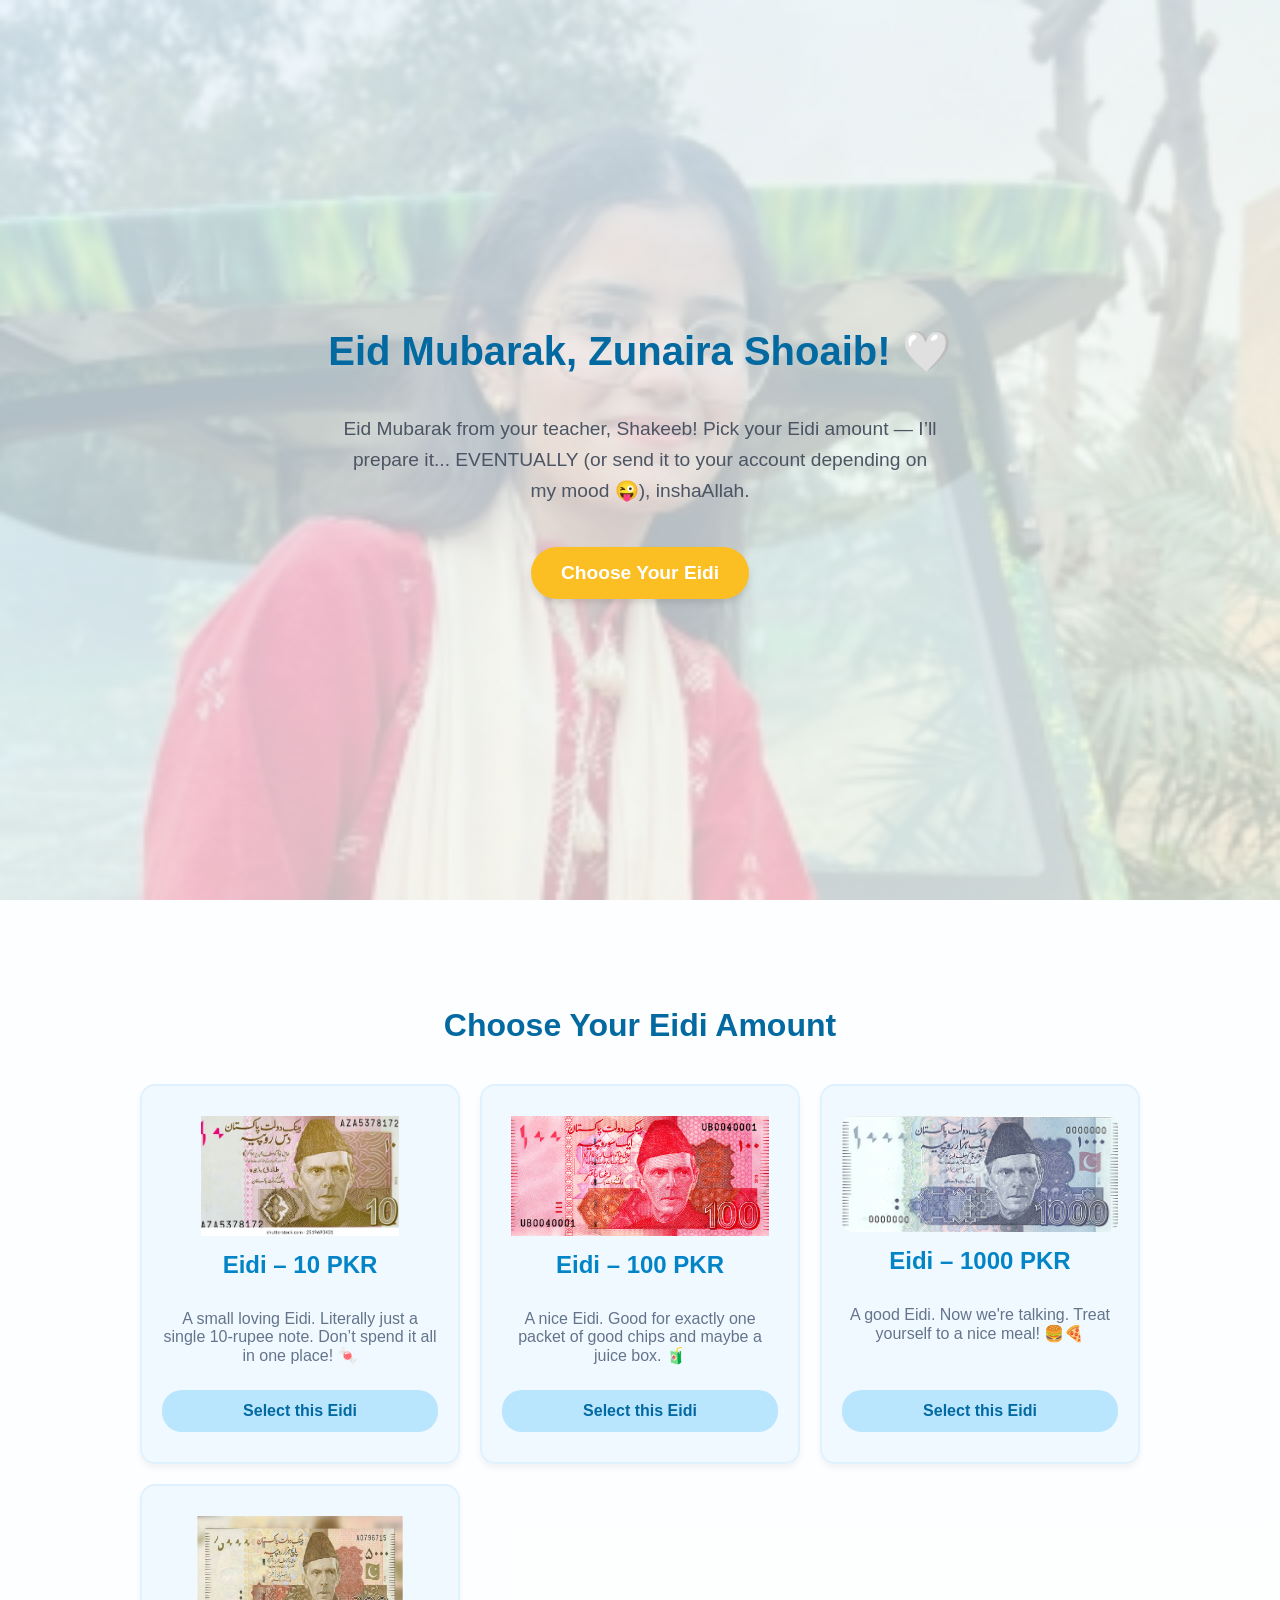
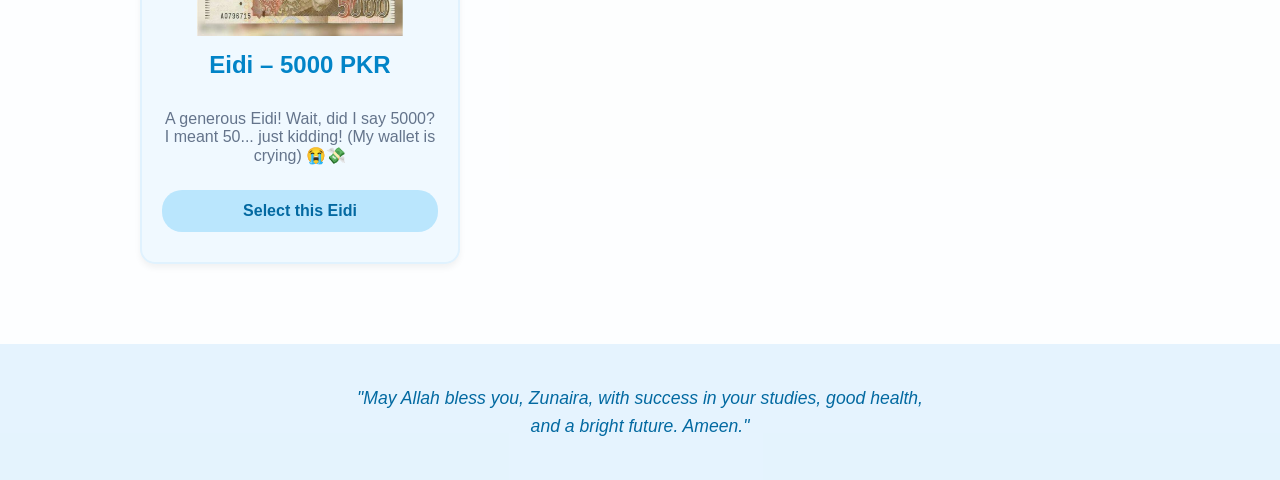
==== commit bbbca648: "add_notes_pic" ====
--- a/Eid_Mubarak_Zunaira.html
+++ b/Eid_Mubarak_Zunaira.html
@@ -1,17 +1,20 @@
 <!DOCTYPE html>
 <html lang="en">
+
 <head>
     <meta charset="UTF-8">
     <meta name="viewport" content="width=device-width, initial-scale=1.0">
     <title>Eid Mubarak, Zunaira! 🤍</title>
     <link rel="stylesheet" href="style.css">
 </head>
+
 <body>
 
     <!-- Hero Section -->
     <header class="hero">
         <h1>Eid Mubarak, Zunaira Shoaib! 🤍</h1>
-        <p>Eid Mubarak from your teacher, Shakeeb! Pick your Eidi amount — I’ll prepare it... EVENTUALLY (or send it to your account depending on my mood 😜), inshaAllah.</p>
+        <p>Eid Mubarak from your teacher, Shakeeb! Pick your Eidi amount — I’ll prepare it... EVENTUALLY (or send it to
+            your account depending on my mood 😜), inshaAllah.</p>
         <button class="btn-main" onclick="scrollToEidi()">Choose Your Eidi</button>
     </header>
 
@@ -21,27 +24,32 @@
         <div class="cards-container">
             <!-- Option 1 -->
             <div class="card">
+                <img src="10.jpg" alt="10 PKR Note" class="note-img">
                 <h3>Eidi – 10 PKR</h3>
                 <p>A small loving Eidi. Literally just a single 10-rupee note. Don’t spend it all in one place! 🍬</p>
                 <button class="btn-select" onclick="selectEidi('10 PKR', 10)">Select this Eidi</button>
             </div>
             <!-- Option 2 -->
             <div class="card">
+                <img src="100.jpg" alt="100 PKR Note" class="note-img">
                 <h3>Eidi – 100 PKR</h3>
                 <p>A nice Eidi. Good for exactly one packet of good chips and maybe a juice box. 🧃</p>
                 <button class="btn-select btn-runaway" onclick="selectEidi('100 PKR', 100)">Select this Eidi</button>
             </div>
             <!-- Option 3 -->
             <div class="card">
+                <img src="1000.jpg" alt="1000 PKR Note" class="note-img">
                 <h3>Eidi – 1000 PKR</h3>
                 <p>A good Eidi. Now we're talking. Treat yourself to a nice meal! 🍔🍕</p>
                 <button class="btn-select btn-runaway" onclick="selectEidi('1000 PKR', 1000)">Select this Eidi</button>
             </div>
             <!-- Option 4 -->
             <div class="card">
+                <img src="5000.jpg" alt="5000 PKR Note" class="note-img">
                 <h3>Eidi – 5000 PKR</h3>
                 <p>A generous Eidi! Wait, did I say 5000? I meant 50... just kidding! (My wallet is crying) 😭💸</p>
-                <button class="btn-select btn-runaway" id="btn-5000" onclick="selectEidi('5000 PKR', 5000)">Select this Eidi</button>
+                <button class="btn-select btn-runaway" id="btn-5000" onclick="selectEidi('5000 PKR', 5000)">Select this
+                    Eidi</button>
             </div>
         </div>
     </section>
@@ -57,7 +65,8 @@
             <!-- Confirm Content -->
             <div id="confirm-content">
                 <h3>Are you sure?</h3>
-                <p id="confirm-message">Are you sure you want this Eidi? I’ll prepare it with the exact Pakistani rupee note ({amount}) and give it to you in real life, inshaAllah! 😊</p>
+                <p id="confirm-message">Are you sure you want this Eidi? I’ll prepare it with the exact Pakistani rupee
+                    note ({amount}) and give it to you in real life, inshaAllah! 😊</p>
                 <div class="modal-actions">
                     <button class="btn-cancel" onclick="closeModal()">Cancel</button>
                     <button class="btn-confirm" onclick="confirmEidi()">Yes, please!</button>
@@ -68,9 +77,10 @@
             <div id="result-content" class="result-content">
                 <h3>Done! 🎉</h3>
                 <p>I’ll prepare your Eidi in the amount you chose, inshaAllah. Eid Mubarak, Zunaira! 🤍</p>
-                <a id="whatsapp-link" href="#" class="btn-whatsapp" target="_blank" onclick="closeModal()">Message me on WhatsApp</a>
+                <a id="whatsapp-link" href="#" class="btn-whatsapp" target="_blank" onclick="closeModal()">Message me on
+                    WhatsApp</a>
                 <div>
-                   <button class="btn-close" onclick="closeModal()">Close</button>
+                    <button class="btn-close" onclick="closeModal()">Close</button>
                 </div>
             </div>
         </div>
@@ -79,4 +89,5 @@
     <!-- JavaScript Actions -->
     <script src="script.js"></script>
 </body>
-</html>
+
+</html>
--- a/style.css
+++ b/style.css
@@ -122,6 +122,19 @@
     margin-bottom: 15px;
 }
 
+.note-img {
+    width: 100%;
+    max-height: 120px;
+    object-fit: contain;
+    margin-bottom: 15px;
+    border-radius: 10px;
+    transition: transform 0.3s ease;
+}
+
+.card:hover .note-img {
+    transform: scale(1.05);
+}
+
 .card p {
     color: #64748b;
     margin-bottom: 25px;
